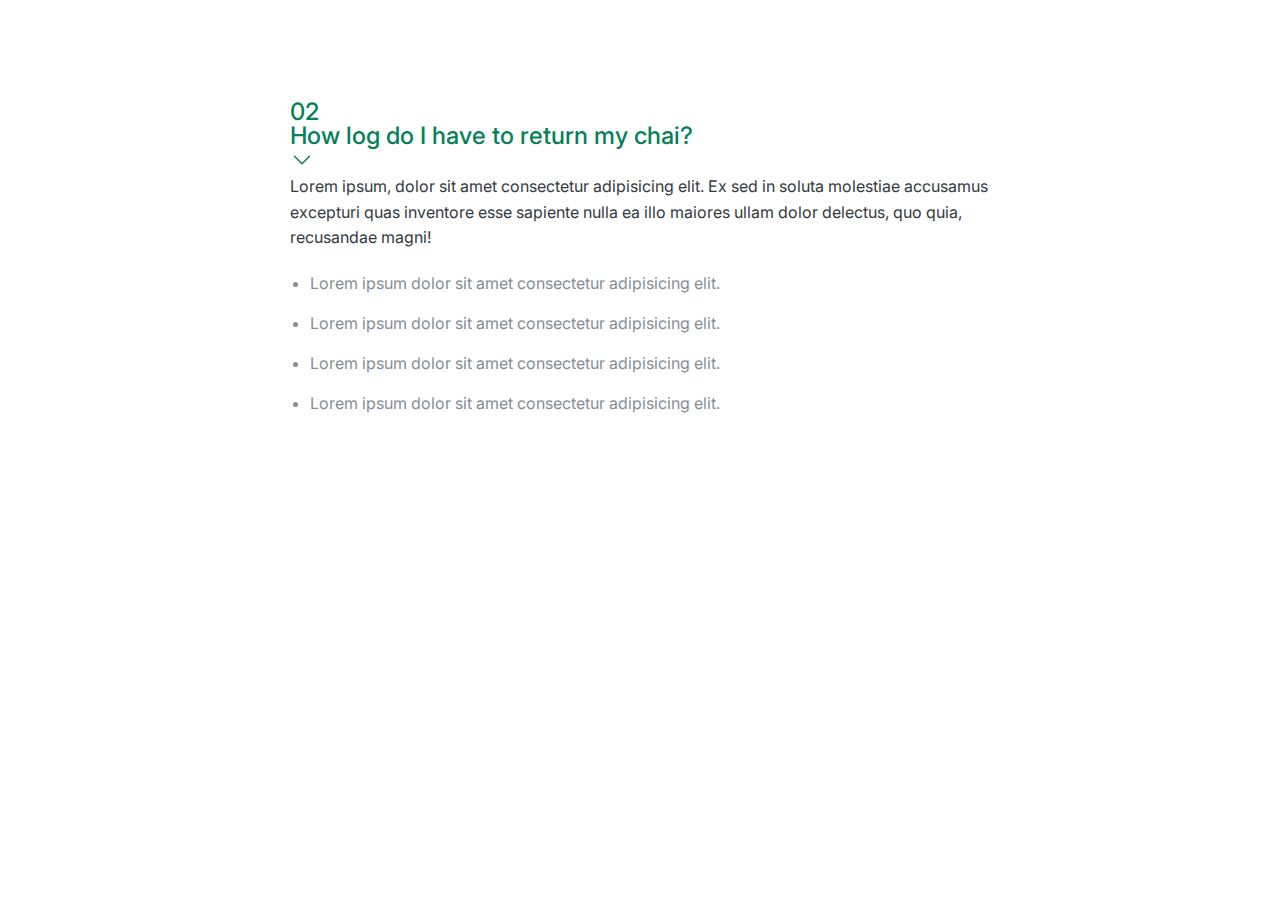
==== 01_Acordion/01_acordion.html @ faf487cd "Adding base elements" ====
<!DOCTYPE html>
<html lang="en">
<head>
    <meta charset="UTF-8">
    <meta name="viewport" content="width=device-width, initial-scale=1.0">
    <link
        href="htttps://fonts.googleapis.com/css2?family=Inter:wght@400;500;700&display=swap" rel="stylesheet" />
    <title>Document</title>
    <link rel="stylesheet" href="styles.css">
</head>
<body>
    <div class="accordion">
        <div class="item">

            <p class="number">02</p>
            <p class="text">How log do I have to return my chai?</p>
            <svg xmlns="http://www.w3.org/2000/svg" fill="none" viewBox="0 0 24 24" stroke-width="1.5" stroke="currentColor" class="icon">
                <path stroke-linecap="round" stroke-linejoin="round" d="m19.5 8.25-7.5 7.5-7.5-7.5" />
            </svg>

            <div class="hidden-box">
                <p>Lorem ipsum, dolor sit amet consectetur adipisicing elit. Ex sed in soluta molestiae accusamus excepturi quas 
                inventore esse sapiente nulla ea illo maiores ullam dolor delectus, quo quia, recusandae magni!</p>

                <ul>
                    <li>Lorem ipsum dolor sit amet consectetur adipisicing elit.</li>
                    <li>Lorem ipsum dolor sit amet consectetur adipisicing elit.</li>
                    <li>Lorem ipsum dolor sit amet consectetur adipisicing elit.</li>
                    <li>Lorem ipsum dolor sit amet consectetur adipisicing elit.</li>
                </ul>
            </div>
        </div>
    </div>
</body>
</html>
---- 01_Acordion/styles.css ----
*{
    margin: 0; 
    padding: 0; 
    box-sizing: border-box;
}

/*-------------------------*/
body{
    font-family: "Inter", sans-serif; 
    color: #343a40;
    line-height: 1;
}

.accordion{
    width: 700px; 
    margin: 100px auto;
}

.number, .text{
    font-size: 24px;
    font-weight: 500;
    color: #087f5b;
}

.text{

}
.item{

}
.icon{
    width: 24px;
    height: 24px;
    stroke: #087f5b;
}
.hidden-box{

}

.hidden-box p{
    line-height: 1.6; 
    margin-bottom: 24px;
}

.hidden-box ul{
    color: #868e96;
    margin-left: 20px; 

    display: flex;
    flex-direction: column;
    gap: 12px;
}

.hidden-box li{
    margin-bottom: 12px; 
}

/* Pages used::
heroicons.com
repo git open-colors
*/
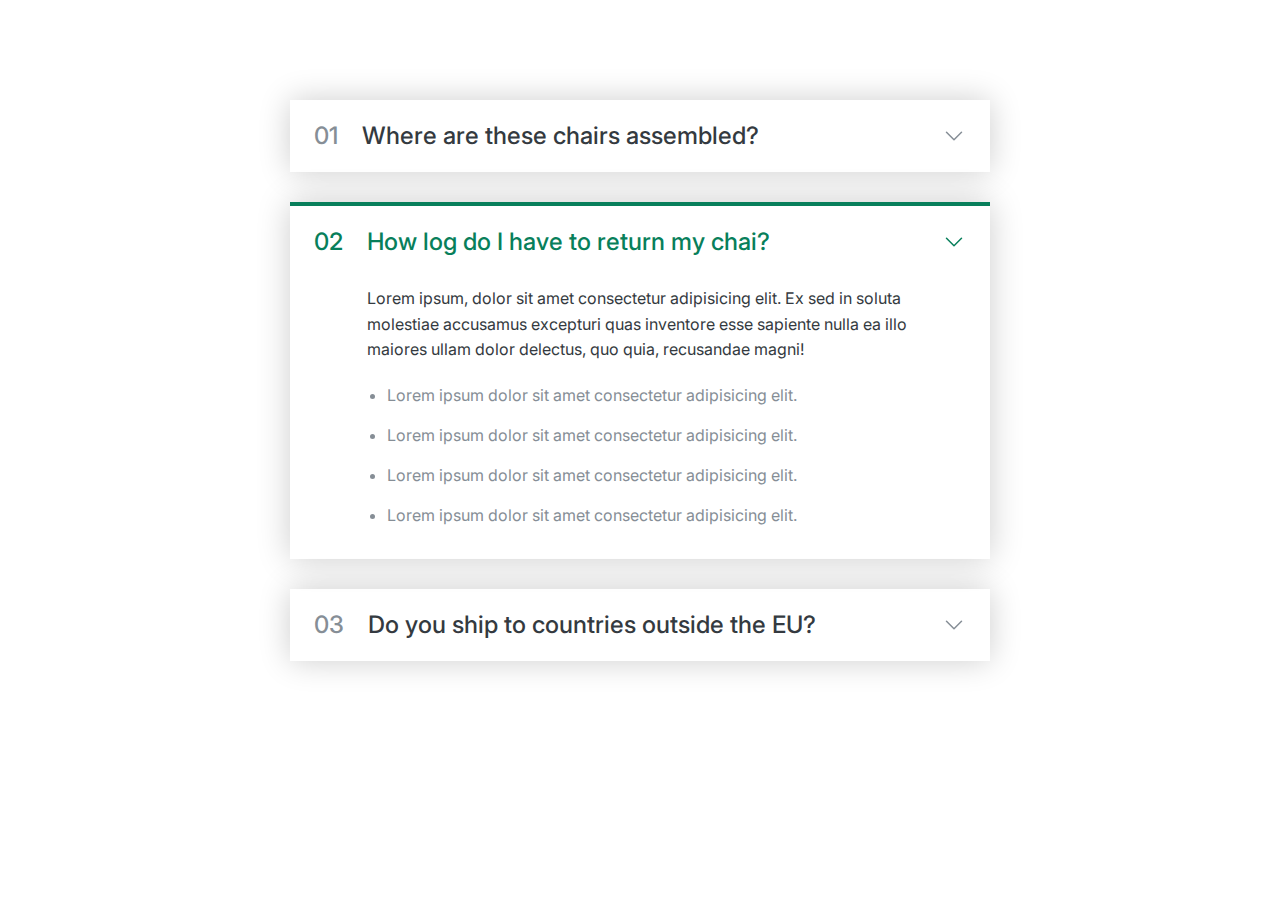
==== commit 78135322: "Adding hidden elements" ====
--- a/01_Acordion/01_acordion.html
+++ b/01_Acordion/01_acordion.html
@@ -9,8 +9,33 @@
     <link rel="stylesheet" href="styles.css">
 </head>
 <body>
+
     <div class="accordion">
-        <div class="item">
+  
+        <div class="item secondary">
+
+            <p class="number">01</p>
+            <p class="text">Where are these chairs assembled?</p>
+            <svg xmlns="http://www.w3.org/2000/svg" fill="none" viewBox="0 0 24 24" stroke-width="1.5" stroke="currentColor" class="icon">
+                <path stroke-linecap="round" stroke-linejoin="round" d="m19.5 8.25-7.5 7.5-7.5-7.5" />
+            </svg>
+
+            <div class="hidden-box">
+                <p>Lorem ipsum, dolor sit amet consectetur adipisicing elit. Ex sed in soluta molestiae accusamus excepturi quas 
+                inventore esse sapiente nulla ea illo maiores ullam dolor delectus, quo quia, recusandae magni!</p>
+
+                <ul>
+                    <li>Lorem ipsum dolor sit amet consectetur adipisicing elit.</li>
+                    <li>Lorem ipsum dolor sit amet consectetur adipisicing elit.</li>
+                    <li>Lorem ipsum dolor sit amet consectetur adipisicing elit.</li>
+                    <li>Lorem ipsum dolor sit amet consectetur adipisicing elit.</li>
+                </ul>
+            </div>
+        </div>
+
+
+
+        <div class="item primary">
 
             <p class="number">02</p>
             <p class="text">How log do I have to return my chai?</p>
@@ -30,6 +55,29 @@
                 </ul>
             </div>
         </div>
+
+
+        <div class="item secondary">
+
+            <p class="number">03</p>
+            <p class="text">Do you ship to countries outside the EU?</p>
+            <svg xmlns="http://www.w3.org/2000/svg" fill="none" viewBox="0 0 24 24" stroke-width="1.5" stroke="currentColor" class="icon">
+                <path stroke-linecap="round" stroke-linejoin="round" d="m19.5 8.25-7.5 7.5-7.5-7.5" />
+            </svg>
+
+            <div class="hidden-box">
+                <p>Lorem ipsum, dolor sit amet consectetur adipisicing elit. Ex sed in soluta molestiae accusamus excepturi quas 
+                inventore esse sapiente nulla ea illo maiores ullam dolor delectus, quo quia, recusandae magni!</p>
+
+                <ul>
+                    <li>Lorem ipsum dolor sit amet consectetur adipisicing elit.</li>
+                    <li>Lorem ipsum dolor sit amet consectetur adipisicing elit.</li>
+                    <li>Lorem ipsum dolor sit amet consectetur adipisicing elit.</li>
+                    <li>Lorem ipsum dolor sit amet consectetur adipisicing elit.</li>
+                </ul>
+            </div>
+        </div>
     </div>
+
 </body>
 </html>--- a/01_Acordion/styles.css
+++ b/01_Acordion/styles.css
@@ -14,6 +14,10 @@
 .accordion{
     width: 700px; 
     margin: 100px auto;
+
+    display: flex; 
+    flex-direction: column; 
+    gap: 30px;
 }
 
 .number, .text{
@@ -22,10 +26,16 @@
     color: #087f5b;
 }
 
-.text{
+.item{
 
-}
-.item{
+    box-shadow: 0 0 32px rgba(0,0,0,0.2);
+    padding: 24px;
+
+    display: grid;
+    grid-template-columns: auto 1fr auto; 
+    column-gap: 24px;
+    row-gap: 32px;
+    align-items: center;
 
 }
 .icon{
@@ -34,6 +44,7 @@
     stroke: #087f5b;
 }
 .hidden-box{
+    grid-column: 2;
 
 }
 
@@ -55,6 +66,25 @@
     margin-bottom: 12px; 
 }
 
+.primary{
+    border-top: 4px solid #087f5b;
+}
+
+.secondary .text{
+    color: #343a40;
+}
+
+.secondary .number{
+    color: #868e96;
+}
+
+.secondary .icon{
+    stroke: #868e96
+}
+
+.secondary .hidden-box{
+    display:none;
+}
 /* Pages used::
 heroicons.com
 repo git open-colors
